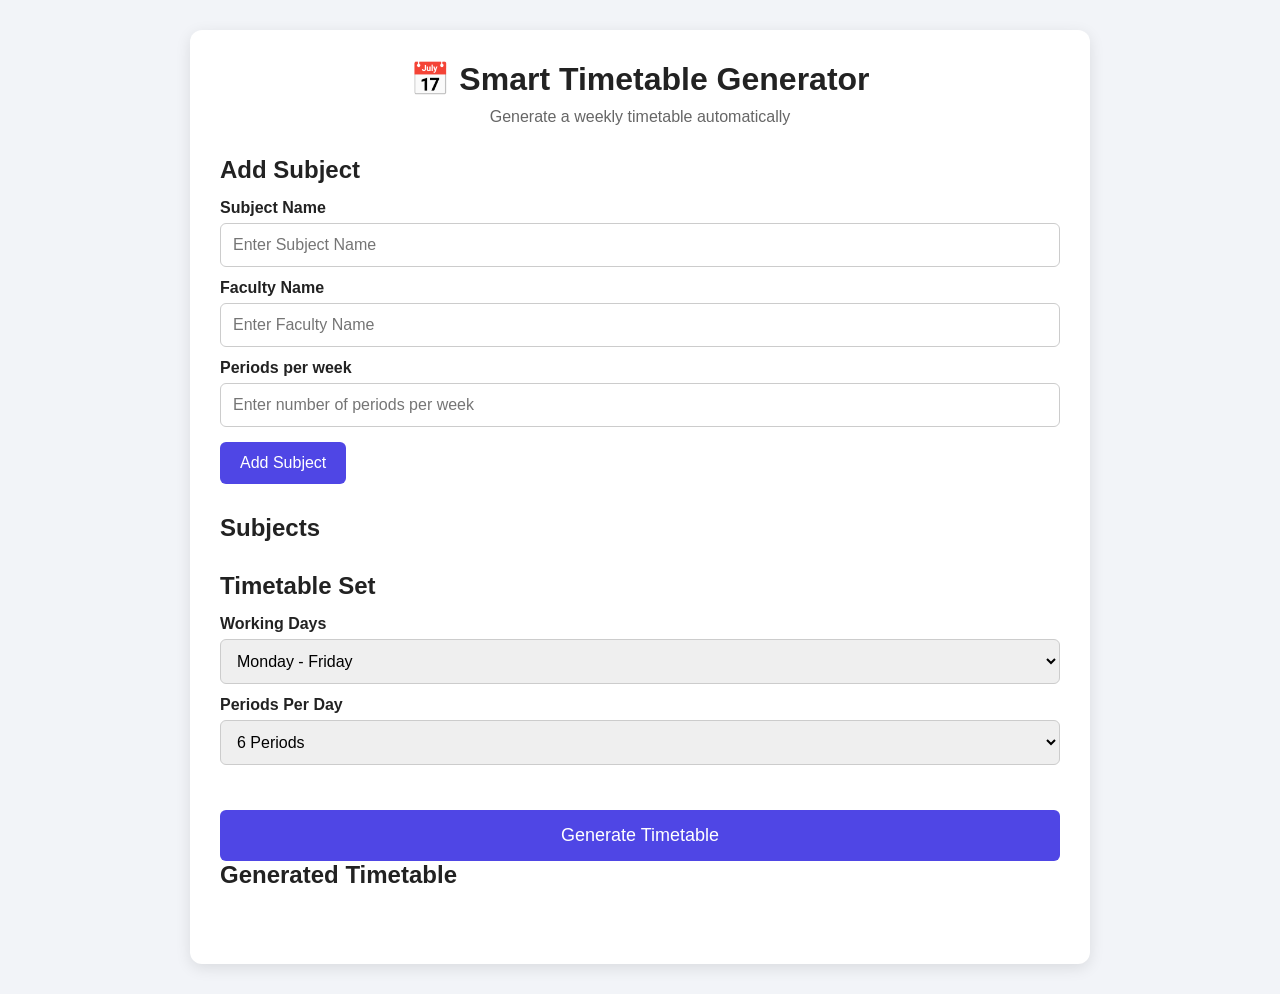
==== index.html @ 755f0b0a "added html, css and js files" ====
<!DOCTYPE html>
<html lang="en">

<head>
    <meta charset="UTF-8">

    <meta name="viewport" content="width=device-width, initial-scale=1.0">

    <title>Smart Timetable Generator</title>

    <link rel="stylesheet" href="style.css">
</head>

<body>

    <div class="container">

        <h1>📅 Smart Timetable Generator</h1>

        <p class="subtitle">
            Generate a weekly timetable automatically
        </p>


        <!-- Subject Input Section -->

        <div class="input-section">

            <h2>Add Subject</h2>

            <label for="subjectName">Subject Name</label>

            <input type="text" id="subjectName" placeholder="Enter Subject Name">

            <label for="facultyName">Faculty Name</label>

            <input type="text" id="facultyName" placeholder="Enter Faculty Name">

            <label for="periods">Periods per week</label>

            <input type="number" id="periods" placeholder="Enter number of periods per week">

            <button onclick="addSubject()">Add Subject</button>

        </div>


        <!-- Subject List -->

        <div class="subject-section">

            <h2>Subjects</h2>

            <ul id="subjectList"></ul>

        </div>


        <!-- Timetable Settings -->

        <div class="settings">

            <h2>Timetable Set</h2>

            <label for="days">Working Days</label>

            <select id="days">

                <option value="5">Monday - Friday</option>
                <option value="6">Monday - Saturday</option>

            </select>


            <label for="periodsPerDay">Periods Per Day</label>

            <select id="periodsPerDay">

                <option value="5">5 Periods</option>
                <option value="6" selected>6 Periods</option>
                <option value="7">7 Periods</option>

            </select>

        </div>


        <!-- Generate Button -->

        <button
            class="generate-btn"
            onclick="generateTimetable()"
        >
            Generate Timetable
        </button>


        <!-- Result -->

        <div class="result">

            <h2>Generated Timetable</h2>

            <div id="timetable"></div>

        </div>

    </div>


    <script src="script.js"></script>

</body>

</html>
---- style.css ----
* {
    box-sizing: border-box;
    margin: 0;
    padding: 0;
}

body {
    font-family: Arial, sans-serif;
    background: #f2f4f8;
    color: #222;
    padding: 30px;
}

.container {
    max-width: 900px;
    margin: auto;
    background: white;
    padding: 30px;
    border-radius: 12px;
    box-shadow: 0 4px 15px rgba(0, 0, 0, 0.1);
}

h1 {
    text-align: center;
    margin-bottom: 10px;
}

.subtitle {
    text-align: center;
    color: #666;
    margin-bottom: 30px;
}

h2 {
    margin-bottom: 15px;
}

.input-section,
.subject-section,
.settings,
.result {
    margin-bottom: 30px;
}

label {
    display: block;
    margin-top: 12px;
    margin-bottom: 6px;
    font-weight: bold;
}

input,
select {
    width: 100%;
    padding: 12px;
    border: 1px solid #ccc;
    border-radius: 6px;
    font-size: 16px;
}

button {
    margin-top: 15px;
    padding: 12px 20px;
    border: none;
    border-radius: 6px;
    background: #4f46e5;
    color: white;
    font-size: 16px;
    cursor: pointer;
}

button:hover {
    opacity: 0.9;
}

.subject-section ul {
    list-style: none;
}

.subject-section li {
    background: #f1f3f5;
    padding: 10px;
    margin-bottom: 8px;
    border-radius: 5px;
}

.generate-btn {
    width: 100%;
    font-size: 18px;
    padding: 15px;
}

#timetable {
    overflow-x: auto;
}

table {
    width: 100%;
    border-collapse: collapse;
    margin-top: 15px;
}

th,
td {
    border: 1px solid #ccc;
    padding: 12px;
    text-align: center;
}

th {
    background: #e9ecef;
}

td {
    background: #ffffff;
}

@media (max-width: 600px) {

    body {
        padding: 10px;
    }

    .container {
        padding: 20px;
    }

    th,
    td {
        padding: 8px;
        font-size: 13px;
    }
}
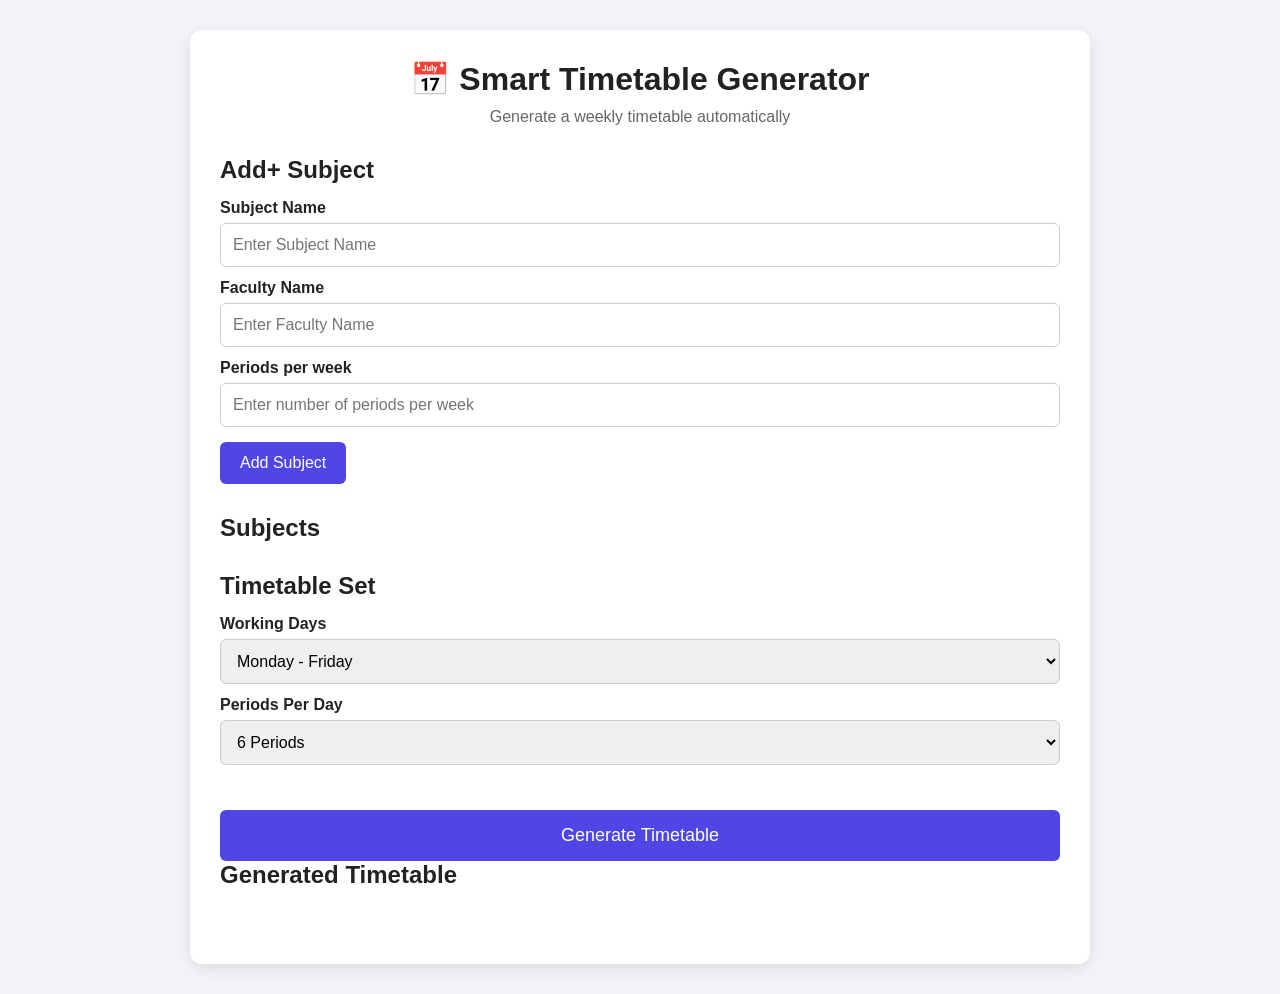
==== commit b3fe123f: "Fix HTML formatting issues in index.html" ====
--- a/index.html
+++ b/index.html
@@ -26,7 +26,7 @@
 
         <div class="input-section">
 
-            <h2>Add Subject</h2>
+            <h2>Add+ Subject</h2>
 
             <label for="subjectName">Subject Name</label>
 
@@ -112,4 +112,4 @@
 
 </body>
 
-</html>+</html>
